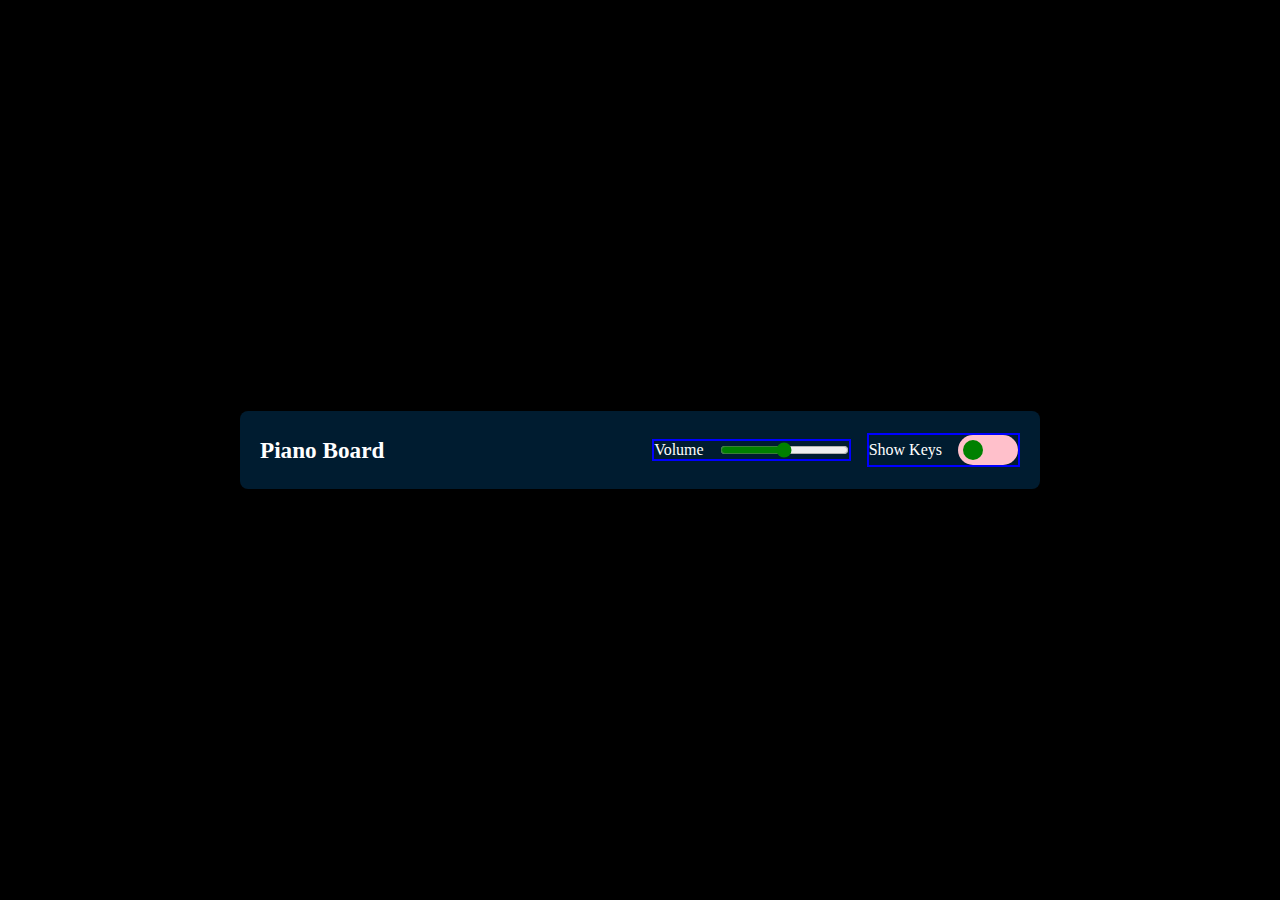
==== pianoGame/index.html @ e886f82b "piano game started" ====
<!doctype html>
<html lang="en">
  <head>
    <meta charset="UTF-8" />
    <meta name="viewport" content="width=device-width, initial-scale=1.0" />
    <title>Piano Board</title>

    <link rel="stylesheet" href="pianoStyles.css" />
  </head>
  <body>
    <div class="pnWrapper">
      <div class="pianoBoard">
        <div class="pianoHeader">
          <p class="mediumContent">Piano Board</p>
          <div class="pianoControls">
            <div class="volumeControls control">
              <span>Volume</span>
              <input type="range" min="0" title="value" max="100" step="1" />
            </div>
            <div class="keysControls control">
              <span>Show Keys</span>
              <input type="checkbox" />
            </div>
          </div>
        </div>
        <div class="pianoKeys">
          <div class="key pianoKey">

          </div>
        </div>

      </div>
    </div>

    <script src="pianoApp.js"></script>
  </body>
</html>
---- pianoGame/pianoStyles.css ----
* {
  margin: 0;
  padding: 0;
  box-sizing: border-box;
}

:root {
  --bgColor: #CCFFBD;
  --bgColor: black;
  --boardColor: #001C30;
}
.mediumContent {
  font-size: 1.45rem;
  font-weight: 600;
}

.smallContent {
  font-size: 1.2rem;
}
.tinyContent {
  font-size: 0.85rem;
}
.pnWrapper {
  min-height: 100vh;
  display: flex;
  justify-content: center;
  align-items: center;
  background-color: var(--bgColor);
}

.pianoBoard {
  min-width: 800px;
  background: var(--boardColor);
  color: white;
  border-radius: 0.5rem;
  padding: 0.5rem 0;
}

.pianoHeader
{
  width: 100%;
  display: flex;
  justify-content: space-between;
  align-items: center;
  padding:0.85rem 1.25rem;
}

.pianoControls
{
  display: flex;
  gap: 1rem;
  justify-content: space-between;
  align-items: center;
}

.control
{
  border: 2px solid blue;
  display: flex;
  gap: 1rem;
  justify-content: space-between;
  align-items: center;
}

.volumeControls input
{
  accent-color: green;
}

.keysControls input
{
  width: 60px;
  appearance: none;
  height: 30px;
  position: relative;
  background: pink;
  border-radius: 30px;
}

.keysControls input::before
{
  content: "";
  --size: 20px;
  width: var(--size);
  height: var(--size);
  background: green;
  border-radius: 50%;
  position: absolute;
  left: 5px;
  top:50%;
  transform:translateY(-50%);
  z-index: 2;
}
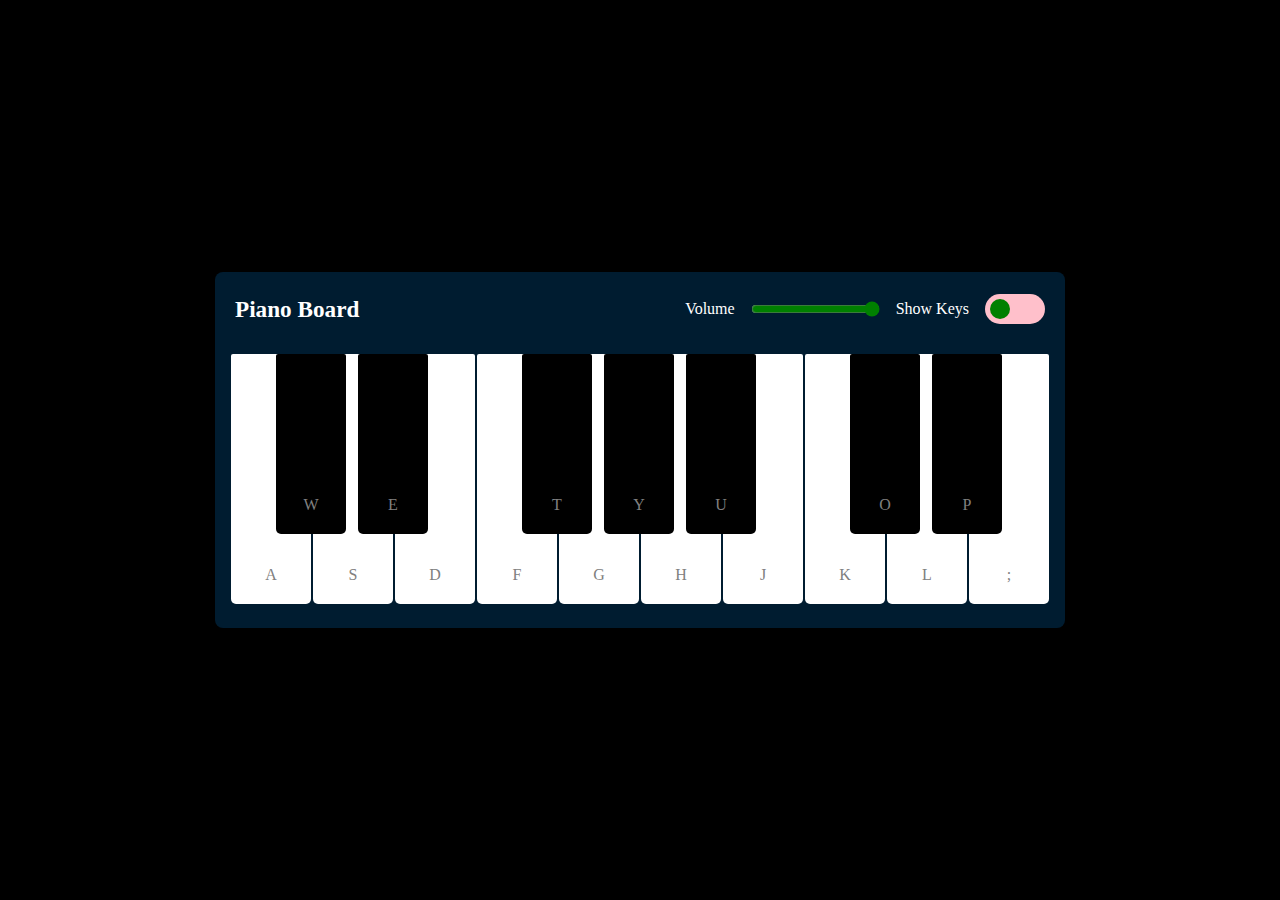
==== commit 72207826: "done coding piano and working fine" ====
--- a/pianoGame/index.html
+++ b/pianoGame/index.html
@@ -5,7 +5,7 @@
     <meta name="viewport" content="width=device-width, initial-scale=1.0" />
     <title>Piano Board</title>
 
-    <link rel="stylesheet" href="pianoStyles.css" />
+<link rel="stylesheet" href="pianoStyles.css" />
   </head>
   <body>
     <div class="pnWrapper">
@@ -15,7 +15,7 @@
           <div class="pianoControls">
             <div class="volumeControls control">
               <span>Volume</span>
-              <input type="range" min="0" title="value" max="100" step="1" />
+              <input type="range" min="0" title="100" max="100" step="1" value="100" />
             </div>
             <div class="keysControls control">
               <span>Show Keys</span>
@@ -23,15 +23,13 @@
             </div>
           </div>
         </div>
-        <div class="pianoKeys">
-          <div class="key pianoKey">
-
-          </div>
+        <div class="keyPadPiano">
         </div>
 
       </div>
     </div>
 
+    <script src="constants.js"></script>
     <script src="pianoApp.js"></script>
   </body>
 </html>
--- a/pianoGame/pianoStyles.css
+++ b/pianoGame/pianoStyles.css
@@ -55,7 +55,6 @@
 
 .control
 {
-  border: 2px solid blue;
   display: flex;
   gap: 1rem;
   justify-content: space-between;
@@ -92,6 +91,53 @@
   z-index: 2;
 }
 
+.keyPadPiano{
+  --size: 80px;
+  --keyHeight: 250px;
+  display: grid;
+  grid-template-columns: repeat(10, var(--size));
+  gap: 2px;
+  padding: 1rem;
+}
+
+.key
+{
+  height: var(--keyHeight);
+  background: white;
+  color: gray;
+  text-transform: uppercase;
+  display: flex;
+  justify-content: center;
+  align-items: flex-end;
+  font-size: 1rem ;
+  cursor: pointer;
+  border-radius: 2px 2px 5px 5px;
+  padding: 1.25rem 0;
+
+}
+.white 
+{
+  position: relative;
+}
+.black
+{
+  --diff: 10px;
+  background: black;
+  position: absolute;
+  top: 0;
+  left: calc(var(--size) / 2 + var(--diff) / 2)  ;
+  width: calc(var(--size) - var(--diff));
+  height: calc(var(--keyHeight) - 70px);
+  z-index: 100;
+}
+
+.activeKey
+{
+  transform: scale(0.98);
+  background:#E1E1E1;
+}
 
 
 
+
+
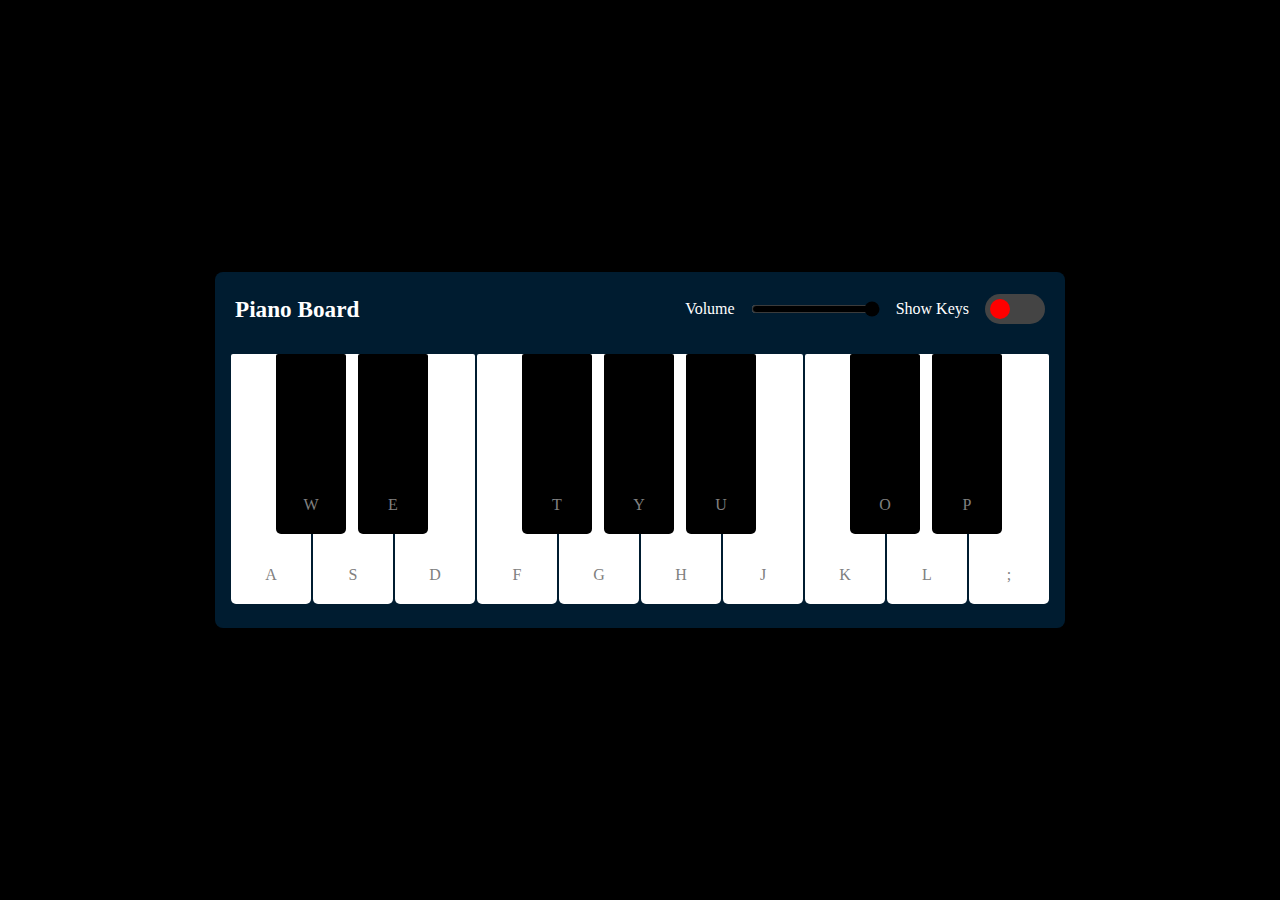
==== commit a60875cd: "game" ====
--- a/pianoGame/index.html
+++ b/pianoGame/index.html
@@ -31,5 +31,6 @@
 
     <script src="constants.js"></script>
     <script src="pianoApp.js"></script>
+    <script src="theme.js"></script>
   </body>
 </html>
--- a/pianoGame/pianoStyles.css
+++ b/pianoGame/pianoStyles.css
@@ -5,9 +5,11 @@
 }
 
 :root {
-  --bgColor: #CCFFBD;
   --bgColor: black;
   --boardColor: #001C30;
+  --keyColor: gray;
+  --activeKeyColor:#E1E1E1;
+  
 }
 .mediumContent {
   font-size: 1.45rem;
@@ -63,7 +65,7 @@
 
 .volumeControls input
 {
-  accent-color: green;
+  accent-color: var(--bgColor);
 }
 
 .keysControls input
@@ -72,7 +74,8 @@
   appearance: none;
   height: 30px;
   position: relative;
-  background: pink;
+  background: var(--bgColor);
+  background: #444444;
   border-radius: 30px;
 }
 
@@ -82,13 +85,18 @@
   --size: 20px;
   width: var(--size);
   height: var(--size);
-  background: green;
+  background: red;
   border-radius: 50%;
   position: absolute;
   left: 5px;
   top:50%;
   transform:translateY(-50%);
   z-index: 2;
+  transition: all 0.2s ease;
+}
+.keysControls input:checked::before{
+  background: var(--boardColor);
+  left: calc(40px - 5px);
 }
 
 .keyPadPiano{
@@ -104,7 +112,7 @@
 {
   height: var(--keyHeight);
   background: white;
-  color: gray;
+  color: var(--keyColor);
   text-transform: uppercase;
   display: flex;
   justify-content: center;
@@ -134,10 +142,13 @@
 .activeKey
 {
   transform: scale(0.98);
-  background:#E1E1E1;
+  background:var(--activeKeyColor);
+}
+
+.hideKeys{
+  font-size: 0;
 }
 
 
 
 
-
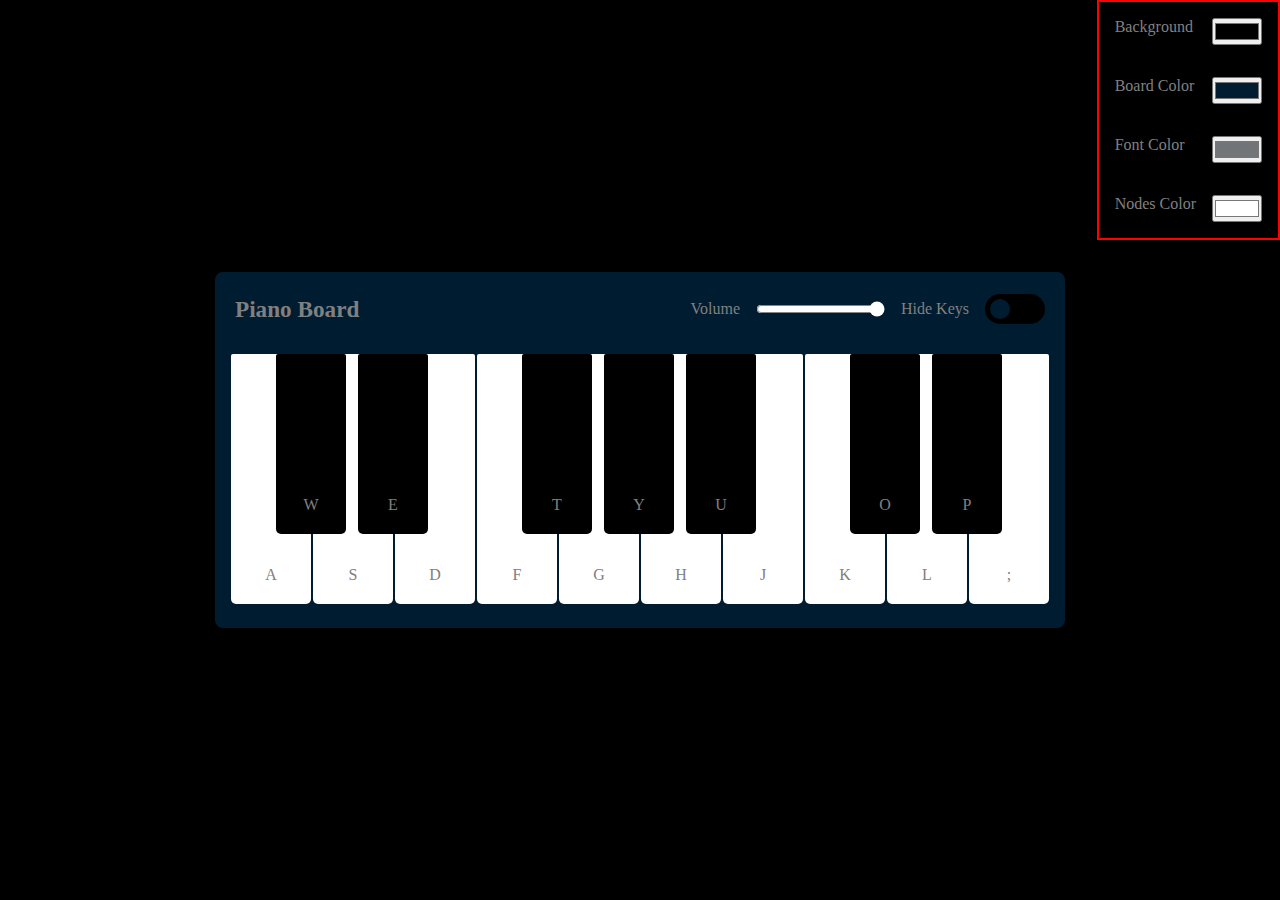
==== commit 25887d58: "added custome color change option" ====
--- a/pianoGame/index.html
+++ b/pianoGame/index.html
@@ -18,7 +18,7 @@
               <input type="range" min="0" title="100" max="100" step="1" value="100" />
             </div>
             <div class="keysControls control">
-              <span>Show Keys</span>
+              <span>Hide Keys</span>
               <input type="checkbox" />
             </div>
           </div>
@@ -27,7 +27,27 @@
         </div>
 
       </div>
+      <div class="themeSelection">
+        <div class="themeCode">
+          <span>Background</span>
+          <input type="color" value="#000000" name="--bgColor">
+        </div>
+        <div class="themeCode">
+          <span>Board Color</span>
+          <input type="color" value="#001C30" name="--boardColor">
+        </div>
+        <div class="themeCode">
+          <span>Font Color</span>
+          <input type="color" value="#727577" name="--fontColor">
+        </div>
+        <div class="themeCode">
+          <span>Nodes Color</span>
+          <input type="color" value="#ffffff" name="--pianoKeyColor">
+        </div>
+
+      </div>
     </div>
+
 
     <script src="constants.js"></script>
     <script src="pianoApp.js"></script>
--- a/pianoGame/pianoStyles.css
+++ b/pianoGame/pianoStyles.css
@@ -7,8 +7,10 @@
 :root {
   --bgColor: black;
   --boardColor: #001C30;
-  --keyColor: gray;
+  --fontColor: gray;
+  --pianoKeyColor: #ffffff;
   --activeKeyColor:#E1E1E1;
+  --topPianoKeyColor: var(--bgColor);
   
 }
 .mediumContent {
@@ -23,6 +25,7 @@
   font-size: 0.85rem;
 }
 .pnWrapper {
+  position: relative;
   min-height: 100vh;
   display: flex;
   justify-content: center;
@@ -33,7 +36,7 @@
 .pianoBoard {
   min-width: 800px;
   background: var(--boardColor);
-  color: white;
+  color: var(--fontColor);
   border-radius: 0.5rem;
   padding: 0.5rem 0;
 }
@@ -65,7 +68,7 @@
 
 .volumeControls input
 {
-  accent-color: var(--bgColor);
+  accent-color: var(--pianoKeyColor);
 }
 
 .keysControls input
@@ -75,7 +78,6 @@
   height: 30px;
   position: relative;
   background: var(--bgColor);
-  background: #444444;
   border-radius: 30px;
 }
 
@@ -85,7 +87,7 @@
   --size: 20px;
   width: var(--size);
   height: var(--size);
-  background: red;
+  background: var(--boardColor);
   border-radius: 50%;
   position: absolute;
   left: 5px;
@@ -95,7 +97,7 @@
   transition: all 0.2s ease;
 }
 .keysControls input:checked::before{
-  background: var(--boardColor);
+  background: var(--pianoKeyColor);
   left: calc(40px - 5px);
 }
 
@@ -111,8 +113,8 @@
 .key
 {
   height: var(--keyHeight);
-  background: white;
-  color: var(--keyColor);
+  background: var(--pianoKeyColor);
+  color: var(--fontColor);
   text-transform: uppercase;
   display: flex;
   justify-content: center;
@@ -130,7 +132,7 @@
 .black
 {
   --diff: 10px;
-  background: black;
+  background: var(--topPianoKeyColor);
   position: absolute;
   top: 0;
   left: calc(var(--size) / 2 + var(--diff) / 2)  ;
@@ -149,6 +151,28 @@
   font-size: 0;
 }
 
+.themeSelection
+{
+  position:absolute;
+  top: 0;
+  right: 0;
+  border: 2px solid red;
+}
+
+.themeSelection .themeCode
+{
+  display: flex;
+  gap: 1rem;
+  justify-content: space-between;
+  padding: 1rem;
+  color: var(--fontColor);
+}
+
+.themeSelection .themeCode input
+{
+  
+}
 
 
 
+
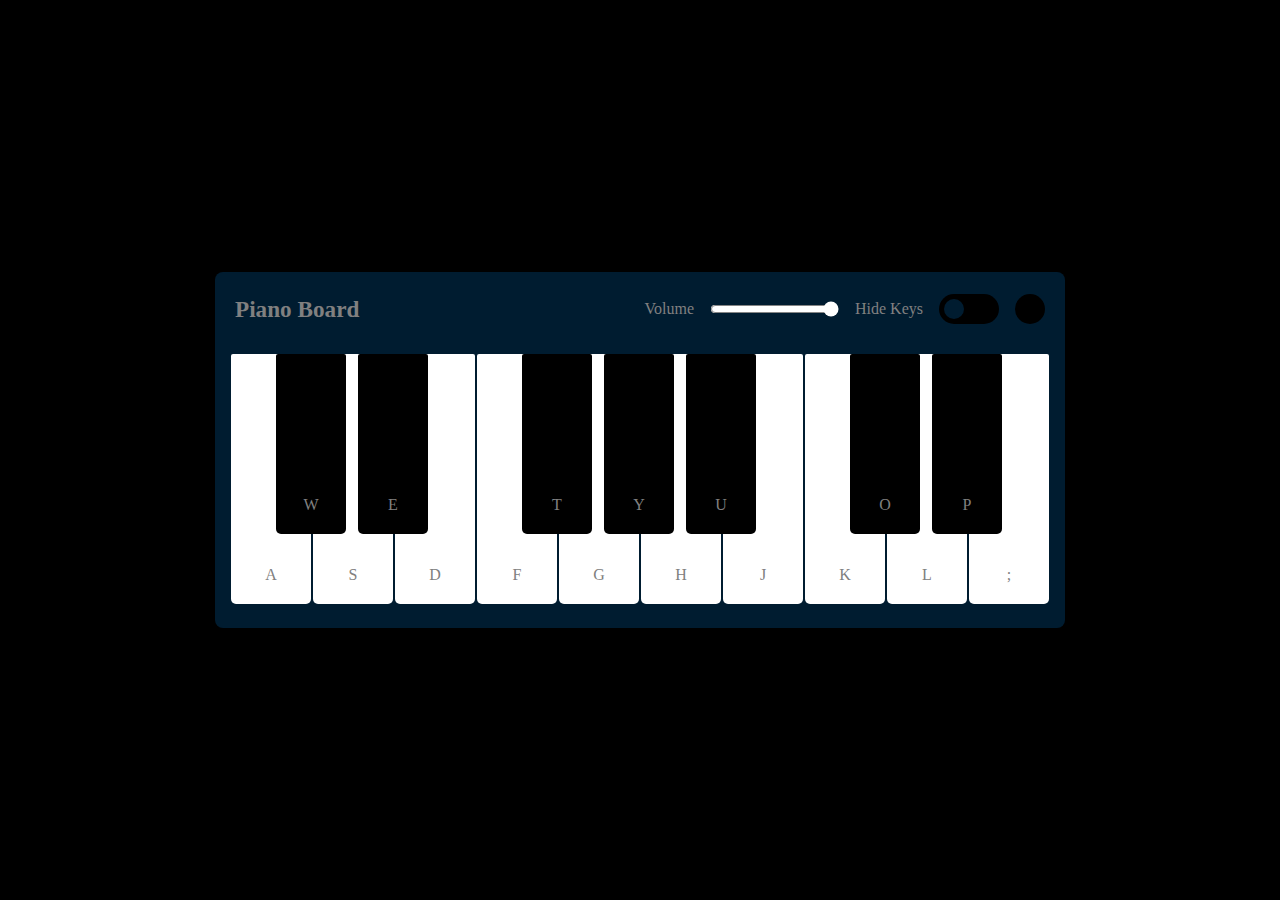
==== commit e03ab402: "added custom theme selection option" ====
--- a/pianoGame/index.html
+++ b/pianoGame/index.html
@@ -21,12 +21,18 @@
               <span>Hide Keys</span>
               <input type="checkbox" />
             </div>
+            <div class="colorControls control">
+              <div class="circle" title="themes">
+                
+              </div>
+            </div>
           </div>
         </div>
         <div class="keyPadPiano">
         </div>
 
       </div>
+
       <div class="themeSelection">
         <div class="themeCode">
           <span>Background</span>
--- a/pianoGame/pianoStyles.css
+++ b/pianoGame/pianoStyles.css
@@ -151,12 +151,30 @@
   font-size: 0;
 }
 
+.circle 
+{
+  --size: 30px;
+  width: var(--size);
+  height: var(--size);
+  border-radius: 50%;
+  background: var(--bgColor);
+  transition: all 0.2s ease;
+}
+
+.circleActive
+{
+  background: var(--pianoKeyColor);
+}
+
 .themeSelection
 {
   position:absolute;
-  top: 0;
+  top: -100%;
   right: 0;
-  border: 2px solid red;
+}
+.themeSelectionActive
+{
+  top: 0%;
 }
 
 .themeSelection .themeCode
@@ -168,11 +186,5 @@
   color: var(--fontColor);
 }
 
-.themeSelection .themeCode input
-{
-  
-}
 
 
-
-
